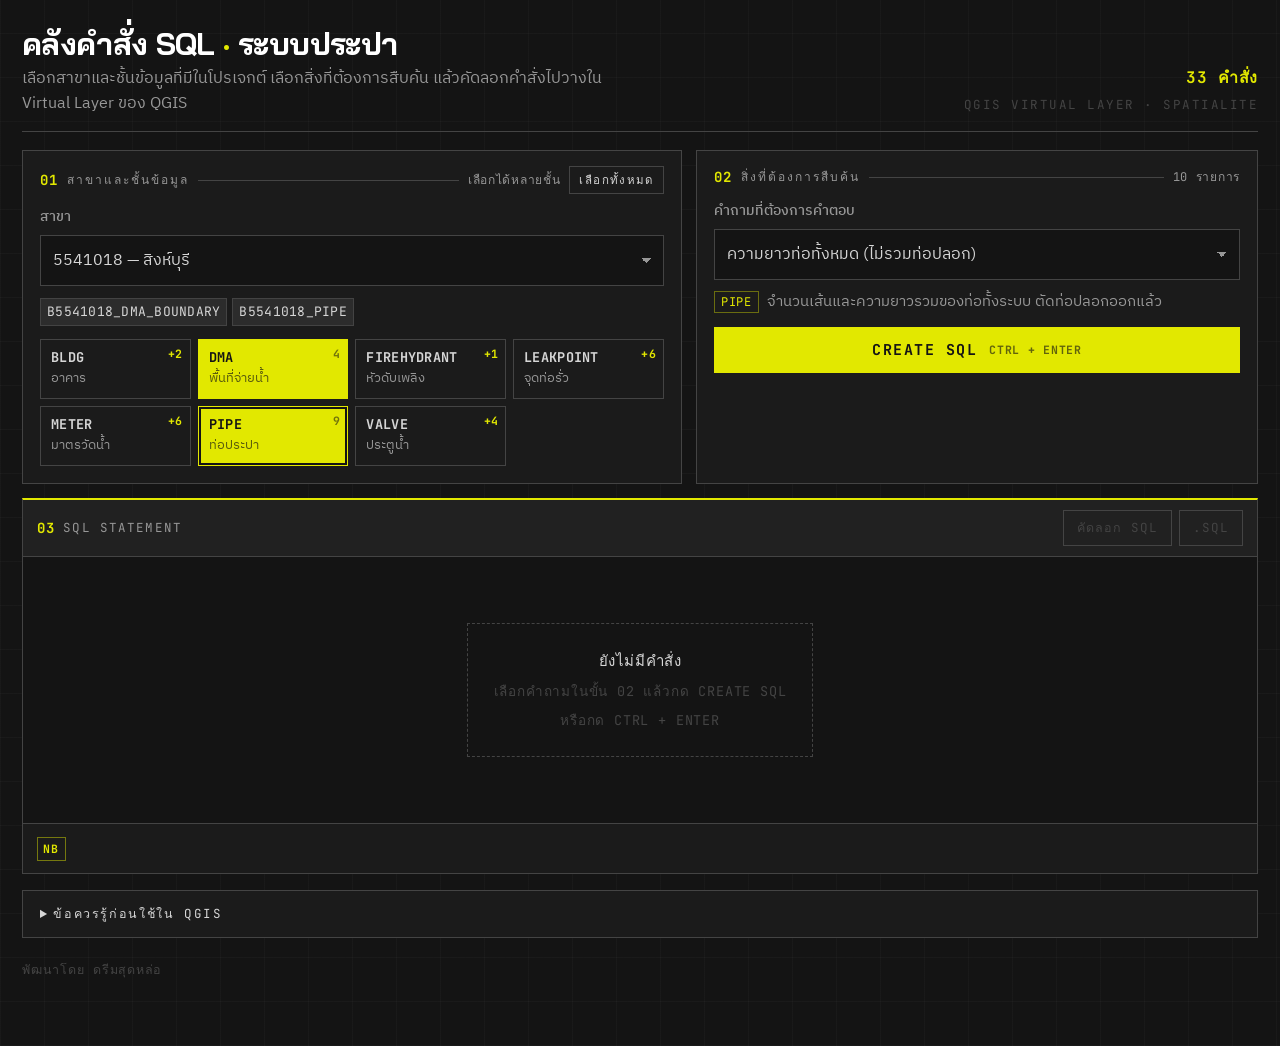
==== index.html @ 8c5c7e8a "Initial commit: SQL Library tool for QGIS Virtual Layer (กปภ.ข.2) Static site that generates SQL que" ====
<!doctype html>
<html lang="th">
<head>
<meta charset="utf-8">
<meta name="viewport" content="width=device-width, initial-scale=1">
<title>คลังคำสั่ง SQL — QGIS Virtual Layer</title>
<link rel="preconnect" href="https://fonts.googleapis.com">
<link rel="preconnect" href="https://fonts.gstatic.com" crossorigin>
<link rel="stylesheet" href="https://fonts.googleapis.com/css2?family=Bai+Jamjuree:wght@500;600;700&family=IBM+Plex+Sans+Thai:wght@300;400;500;600&family=JetBrains+Mono:wght@400;500;700&display=swap">
<style>
:root{
  --ink:#141414;      /* พื้นหลัง */
  --gray:#444444;     /* เส้นขอบ, พื้นยกระดับ */
  --mid:#979797;      /* ตัวอักษรรอง */
  --pale:#D6D6D6;     /* ตัวอักษรหลัก */
  --acid:#E2E800;     /* สีเน้น */
  --surface:#1B1B1B;
  --surface-2:#212121;
  --display:'Bai Jamjuree','Trebuchet MS',system-ui,sans-serif;
  --body:'IBM Plex Sans Thai','Bai Jamjuree',system-ui,sans-serif;
  --mono:'JetBrains Mono',ui-monospace,Consolas,monospace;
}
*{box-sizing:border-box}
html,body{margin:0}
body{
  background:var(--ink);
  background-image:
    repeating-linear-gradient(0deg,rgba(151,151,151,.045) 0 1px,transparent 1px 44px),
    repeating-linear-gradient(90deg,rgba(151,151,151,.045) 0 1px,transparent 1px 44px);
  color:var(--pale);font-family:var(--body);line-height:1.6;-webkit-font-smoothing:antialiased;
}
a{color:var(--acid)}
a:hover{color:var(--pale)}
.wrap{max-width:1280px;margin:0 auto;padding:26px 22px 64px}

/* ---------- หัวเรื่อง ---------- */
.masthead{display:flex;flex-wrap:wrap;gap:16px;align-items:flex-end;justify-content:space-between;
  padding-bottom:14px;margin-bottom:18px;border-bottom:1px solid var(--gray)}
.masthead h1{font-family:var(--display);font-weight:700;font-size:clamp(23px, 2.4vw, 31px);
  letter-spacing:-.02em;line-height:1.15;margin:0;color:#fff}
.masthead h1 i{font-style:normal;color:var(--acid)}
.masthead p{margin:6px 0 0;color:var(--mid);font-size:15.5px;max-width:62ch}
.stamp{font-family:var(--mono);font-size:12.5px;letter-spacing:.12em;text-transform:uppercase;
  color:var(--gray);text-align:right;line-height:1.9;white-space:nowrap}
.stamp b{display:block;color:var(--acid);font-weight:700;font-size:16px;letter-spacing:.04em}

/* ---------- แถบควบคุม 01 + 02 ---------- */
.band{display:grid;grid-template-columns:1.08fr .92fr;gap:14px;margin-bottom:14px;align-items:start}
@media(max-width:1000px){.band{grid-template-columns:1fr}}
.panel{background:var(--surface);border:1px solid var(--gray);padding:15px 17px 17px;height:100%}
.eyebrow{font-family:var(--mono);font-size:12px;letter-spacing:.17em;text-transform:uppercase;
  color:var(--mid);display:flex;align-items:center;gap:9px;margin:0 0 12px}
.eyebrow::after{content:"";flex:1;height:1px;background:var(--gray);order:5}
.eyebrow em{font-style:normal;color:var(--acid);font-weight:700;font-size:14px;letter-spacing:.06em}
.eyebrow .tail{color:var(--mid);letter-spacing:.06em;flex:none;order:6}
.eyebrow button{background:none;border:1px solid var(--gray);padding:4px 9px;cursor:pointer;
  font:inherit;font-size:11.5px;letter-spacing:.12em;color:var(--pale);flex:none;order:7;
  transition:background .12s ease,color .12s ease,border-color .12s ease}
.eyebrow button:hover{background:var(--pale);color:var(--ink);border-color:var(--pale)}

label{display:block;font-size:14px;font-weight:500;color:var(--mid);margin:0 0 6px}
select{width:100%;font-family:var(--body);font-size:16px;color:var(--pale);background:var(--ink);
  border:1px solid var(--gray);border-radius:0;padding:11px 12px;appearance:none;
  background-image:linear-gradient(45deg,transparent 50%,var(--mid) 50%),linear-gradient(135deg,var(--mid) 50%,transparent 50%);
  background-position:calc(100% - 17px) 50%,calc(100% - 12px) 50%;
  background-size:5px 5px,5px 5px;background-repeat:no-repeat}
select:hover{border-color:var(--mid)}
select:disabled{color:var(--gray);background-color:#171717}
select:focus-visible,button:focus-visible{outline:2px solid var(--acid);outline-offset:2px}

/* ชื่อตารางจริง */
.preview{margin:12px 0 13px;display:flex;flex-wrap:wrap;gap:5px;font-family:var(--mono);
  font-size:13px;color:var(--gray);line-height:1.7}
.preview b{color:var(--pale);font-weight:400;background:rgba(151,151,151,.13);
  border:1px solid rgba(151,151,151,.22);padding:2px 6px;letter-spacing:.02em}

/* ---------- ปุ่มชั้นข้อมูล ---------- */
.chips{display:grid;grid-template-columns:repeat(4,1fr);gap:7px}
@media(max-width:620px){.chips{grid-template-columns:repeat(2,1fr)}}
.chip{display:block;text-align:left;padding:8px 10px 9px;cursor:pointer;background:transparent;
  border:1px solid var(--gray);color:var(--pale);font-family:var(--body);position:relative;
  transition:background .12s ease,border-color .12s ease,color .12s ease}
.chip b{display:block;font-family:var(--mono);font-size:13.5px;font-weight:700;letter-spacing:.02em;
  color:var(--pale);white-space:nowrap;overflow:hidden;text-overflow:ellipsis}
.chip span{display:block;font-size:13px;color:var(--mid);margin-top:1px}
.chip:hover{border-color:var(--mid);background:rgba(151,151,151,.08)}
.chip[aria-pressed="true"]{background:var(--acid);border-color:var(--acid)}
.chip[aria-pressed="true"] b{color:var(--ink)}
.chip[aria-pressed="true"] span{color:rgba(20,20,20,.66)}
.chip[aria-pressed="true"]:hover{background:var(--acid);border-color:var(--ink)}
.chip[aria-pressed="true"].inuse{box-shadow:inset 0 0 0 2px var(--ink)}
.chip i.badge{position:absolute;top:6px;right:7px;font-style:normal;font-family:var(--mono);
  font-size:11.5px;font-weight:700;letter-spacing:.02em;color:var(--acid)}
.chip[aria-pressed="true"] i.badge{color:rgba(20,20,20,.55)}

/* ตัวช่วยเมื่อไม่มีคำสั่งตรงกับชุดที่เลือก */
.hint{margin-top:12px;border:1px dashed var(--gray);background:rgba(226,232,0,.05);padding:11px 12px}
.hint p{margin:0 0 9px;font-size:14px;color:var(--mid);line-height:1.55}
.hint p b{color:var(--acid);font-weight:600}
.hint .row{display:flex;flex-wrap:wrap;gap:6px}
.hint button{font-family:var(--mono);font-size:12.5px;letter-spacing:.04em;cursor:pointer;
  background:transparent;border:1px solid var(--acid);color:var(--acid);padding:5px 9px;
  transition:background .12s ease,color .12s ease}
.hint button:hover{background:var(--acid);color:var(--ink)}

/* ---------- ขั้น 02 ---------- */
.about{margin:11px 0 0;font-size:14.5px;color:var(--mid);line-height:1.6}
.uses{font-family:var(--mono);font-size:12px;letter-spacing:.06em;color:var(--acid);
  border:1px solid rgba(226,232,0,.4);padding:2px 6px;margin-right:8px;white-space:nowrap}
.go{margin-top:13px;width:100%;padding:13px 20px;border:0;cursor:pointer;background:var(--acid);
  color:var(--ink);font-family:var(--mono);font-weight:700;font-size:15px;letter-spacing:.1em;
  text-transform:uppercase;display:inline-flex;align-items:center;justify-content:center;gap:12px;
  transition:transform .12s ease,box-shadow .12s ease,background .12s ease,color .12s ease}
.go:hover:not(:disabled){transform:translateY(-1px);box-shadow:0 5px 0 -1px rgba(226,232,0,.28)}
.go:active{transform:translateY(0);box-shadow:none}
.go:disabled{background:transparent;border:1px dashed var(--gray);color:var(--gray);cursor:not-allowed}
.go span{font-size:11.5px;opacity:.62;letter-spacing:.06em}

/* ---------- ขั้น 03 กล่องคำสั่ง ---------- */
.plate{position:relative;background:var(--surface);border:1px solid var(--gray);
  border-top:2px solid var(--acid)}
.plate-head{display:flex;flex-wrap:wrap;gap:10px;align-items:center;justify-content:space-between;
  padding:10px 14px;border-bottom:1px solid var(--gray);background:var(--surface-2)}
.trace{font-family:var(--mono);font-size:12.5px;letter-spacing:.09em;text-transform:uppercase;
  color:var(--mid);display:flex;flex-wrap:wrap;align-items:center;gap:8px;min-width:0}
.trace em{font-style:normal;font-weight:700;color:var(--acid);font-size:14px}
.trace b{color:var(--pale);font-weight:700}
.trace i{font-style:normal;color:var(--gray)}
.trace span{text-transform:none;letter-spacing:.02em;font-family:var(--body);font-size:14px;color:var(--mid)}
.tools{display:flex;gap:7px}
.tool{font-family:var(--mono);font-size:12.5px;letter-spacing:.08em;text-transform:uppercase;
  background:transparent;border:1px solid var(--gray);color:var(--pale);padding:7px 13px;cursor:pointer;
  transition:background .12s ease,border-color .12s ease,color .12s ease}
.tool:hover:not(:disabled){background:var(--pale);color:var(--ink);border-color:var(--pale)}
.tool:disabled{color:var(--gray);cursor:not-allowed}
.tool.primary{border-color:var(--acid);color:var(--acid)}
.tool.primary:hover:not(:disabled){background:var(--acid);color:var(--ink)}
.tool.primary:disabled{border-color:var(--gray);color:var(--gray)}
.tool.done{background:var(--acid);border-color:var(--acid);color:var(--ink)}

.code-area{display:flex;overflow-x:auto;background:var(--ink)}
.gutter{flex:none;white-space:pre;padding:20px 12px 22px 16px;text-align:right;font-family:var(--mono);
  font-size:15.5px;line-height:28px;color:var(--gray);border-right:1px solid var(--gray);
  user-select:none;background:var(--surface)}
.code{flex:1;margin:0;padding:20px 22px 22px;font-family:var(--mono);font-size:15.5px;
  line-height:28px;white-space:pre;tab-size:4;color:var(--pale)}
.code .line{display:block;min-height:28px}
.code .line:hover{background:rgba(226,232,0,.06)}
.reveal .line{animation:draw .2s ease-out both}
@keyframes draw{from{opacity:0;transform:translateX(-4px)}to{opacity:1;transform:none}}
@media(prefers-reduced-motion:reduce){.reveal .line{animation:none}.go:hover{transform:none}}
.k{color:var(--acid);font-weight:700}
.f{color:var(--pale);font-weight:700}
.s{color:var(--mid)}
.n{color:var(--acid);background:rgba(226,232,0,.11);padding:0 3px}

.empty{padding:66px 24px;text-align:center;color:var(--mid);background:var(--ink)}
.empty .box{display:inline-block;border:1px dashed var(--gray);padding:22px 26px;
  font-family:var(--mono);font-size:13.5px;letter-spacing:.06em;line-height:2.1;color:var(--gray)}
.empty .box b{display:block;color:var(--pale);font-size:15px;letter-spacing:.04em;font-weight:500}
.note{padding:12px 14px;font-size:14.5px;color:var(--mid);display:flex;gap:10px;align-items:flex-start;
  border-top:1px solid var(--gray);background:var(--surface)}
.note::before{content:"NB";font-family:var(--mono);font-size:11.5px;font-weight:700;letter-spacing:.12em;
  color:var(--acid);border:1px solid rgba(226,232,0,.45);padding:2px 5px;flex:none;margin-top:1px}

/* ---------- ท้ายหน้า ---------- */
details{margin-top:16px;background:var(--surface);border:1px solid var(--gray);padding:13px 17px}
summary{cursor:pointer;font-family:var(--mono);font-size:12.5px;letter-spacing:.13em;
  text-transform:uppercase;color:var(--pale)}
summary:hover{color:var(--acid)}
details ul{margin:13px 0 3px;padding-left:18px;font-size:15px;color:var(--mid);line-height:1.8}
details code{font-family:var(--mono);font-size:14px;background:rgba(226,232,0,.1);padding:1px 5px;color:var(--acid)}
footer{margin-top:20px;font-family:var(--mono);font-size:12.5px;letter-spacing:.06em;color:var(--gray);line-height:1.9}

</style>
</head>
<body>
<div class="wrap">
  <header class="masthead">
    <div>
      <h1>คลังคำสั่ง SQL <i>·</i> ระบบประปา</h1>
      <p>เลือกสาขาและชั้นข้อมูลที่มีในโปรเจกต์ เลือกสิ่งที่ต้องการสืบค้น แล้วคัดลอกคำสั่งไปวางใน Virtual Layer ของ QGIS</p>
    </div>
    <div class="stamp"><b id="total">— คำสั่ง</b>QGIS Virtual Layer · SpatiaLite</div>
  </header>

  <div class="band">
    <section class="panel">
      <p class="eyebrow"><em>01</em> สาขาและชั้นข้อมูล<span class="tail">เลือกได้หลายชั้น</span><button type="button" id="all">เลือกทั้งหมด</button></p>
      <label for="branch">สาขา</label>
      <select id="branch"></select>
      <p class="preview" id="preview"></p>
      <div class="chips" id="chips"></div>
      <div class="hint" id="hint" hidden></div>
    </section>

    <section class="panel">
      <p class="eyebrow"><em>02</em> สิ่งที่ต้องการสืบค้น<span class="tail" id="qcount"></span></p>
      <label for="q">คำถามที่ต้องการคำตอบ</label>
      <select id="q"></select>
      <p class="about" id="about"></p>
      <button class="go" id="go">Create SQL <span>Ctrl + Enter</span></button>
    </section>
  </div>

  <section class="plate">
    <div class="plate-head">
      <div class="trace" id="trace"><em>03</em> SQL Statement</div>
      <div class="tools">
        <button class="tool primary" id="copy" disabled>คัดลอก SQL</button>
        <button class="tool" id="dl" disabled>.sql</button>
      </div>
    </div>
    <div id="out"></div>
    <div class="note" id="note" hidden></div>
  </section>

  <details>
    <summary>ข้อควรรู้ก่อนใช้ใน QGIS</summary>
    <ul>
      <li>เปิดที่ <code>Layer › Add Layer › Add/Edit Virtual Layer</code> วางคำสั่งในช่อง Query — ชั้นข้อมูลที่อ้างถึงต้องเปิดอยู่ในโปรเจกต์และชื่อเลเยอร์ต้องตรงกับที่ใช้ในคำสั่ง</li>
      <li>ระยะทางและพื้นที่คิดตามหน่วยของระบบพิกัด ค่าที่ระบุเป็นเมตรจะถูกต้องเมื่อข้อมูลอยู่ในระบบพิกัดแบบเมตร เช่น EPSG:32647 หรือ 32648</li>
      <li>ท่อปลอก (<code>functionId = 6</code>) ถูกตัดออกจากคำสั่งที่คิดความยาวท่อทุกคำสั่ง</li>
    </ul>
  </details>

  <footer>พัฒนาโดย ดรีมสุดหล่อ</footer>
</div>
<script src="queries.js?v=2026-08-31"></script>
<script>
/* ตรรกะการทำงาน — ต่อยอดจากไฟล์เดิม เพิ่มเฉพาะตัวช่วยด้านการมองเห็น
   LAYERS, BRANCHES, TABLE_SUFFIX, CATALOG มาจาก queries.js */

window.initApp = function initApp(){

const picked = new Set(['PIPE','DMA']);
let visible = [], idx = 0, sql = '';
const $ = id => document.getElementById(id);

/* ---------- สาขาและชื่อตาราง ---------- */
BRANCHES.forEach(([code, name]) => {
  const o = document.createElement('option');
  o.value = code; o.textContent = code + ' — ' + name;
  $('branch').appendChild(o);
});
$('branch').value = '5541018';

const tableName = k => 'B' + $('branch').value + '_' + (TABLE_SUFFIX[k] || k);
const LAYER_RE = new RegExp('\\b(' + LAYERS.map(L => L.k).join('|') + ')\\b', 'g');
const expand = s => s.replace(LAYER_RE, m => tableName(m));

function drawPreview(){
  const box = $('preview');
  box.innerHTML = '';
  const order = LAYERS.filter(L => picked.has(L.k));
  if(!order.length){ box.textContent = 'เลือกชั้นข้อมูลเพื่อดูชื่อตารางที่จะใช้ในคำสั่ง'; return; }
  order.forEach(L => {
    const b = document.createElement('b');
    b.textContent = tableName(L.k);
    box.appendChild(b);
  });
}

$('branch').addEventListener('change', () => { drawPreview(); regenerate(); });

/* ---------- ปุ่มชั้นข้อมูล ---------- */
const chipOf = {};
LAYERS.forEach(L => {
  const btn = document.createElement('button');
  btn.className = 'chip'; btn.type = 'button'; btn.dataset.layer = L.k;
  btn.setAttribute('aria-pressed', String(picked.has(L.k)));
  const b = document.createElement('b'); b.textContent = L.k;
  const s = document.createElement('span'); s.textContent = L.th;
  const badge = document.createElement('i'); badge.className = 'badge';
  btn.append(b, s, badge);
  btn.addEventListener('click', () => {
    picked.has(L.k) ? picked.delete(L.k) : picked.add(L.k);
    btn.setAttribute('aria-pressed', String(picked.has(L.k)));
    refresh();
  });
  chipOf[L.k] = btn;
  $('chips').appendChild(btn);
});

$('all').addEventListener('click', () => {
  const on = picked.size < LAYERS.length;
  picked.clear();
  if(on) LAYERS.forEach(L => picked.add(L.k));
  document.querySelectorAll('.chip').forEach(c =>
    c.setAttribute('aria-pressed', String(picked.has(c.dataset.layer))));
  $('all').textContent = on ? 'ล้างทั้งหมด' : 'เลือกทั้งหมด';
  refresh();
});

$('total').textContent = CATALOG.length + ' คำสั่ง';

/* ---------- ตัวช่วย: นับคำสั่งที่ปลดล็อกได้ ---------- */
const countFor = set => CATALOG.filter(q => q.req.every(r => set.has(r))).length;

function drawBadges(){
  const base = countFor(picked);
  LAYERS.forEach(L => {
    const badge = chipOf[L.k].querySelector('.badge');
    if(picked.has(L.k)){
      const n = visible.filter(q => q.req.includes(L.k)).length;
      badge.textContent = n ? String(n) : '';
    }else{
      const test = new Set(picked); test.add(L.k);
      const gain = countFor(test) - base;
      badge.textContent = gain > 0 ? '+' + gain : '';
    }
  });
}

/* ตัวช่วยเมื่อไม่มีคำสั่งตรงกับชุดที่เลือก */
function drawHint(){
  const box = $('hint');
  box.innerHTML = '';
  if(visible.length){ box.hidden = true; return; }
  box.hidden = false;
  const base = countFor(picked);
  const gains = LAYERS.filter(L => !picked.has(L.k)).map(L => {
    const test = new Set(picked); test.add(L.k);
    return {k:L.k, th:L.th, gain:countFor(test) - base};
  }).filter(g => g.gain > 0).sort((a, b) => b.gain - a.gain).slice(0, 4);

  const p = document.createElement('p');
  if(!picked.size){
    p.textContent = 'ยังไม่ได้เลือกชั้นข้อมูล — กดปุ่มด้านบนตามชั้นที่เปิดอยู่ในโปรเจกต์ QGIS';
  }else if(gains.length){
    p.innerHTML = 'ชุดชั้นข้อมูลนี้ยังไม่ตรงกับคำสั่งใด <b>เพิ่มอีกหนึ่งชั้น</b> เพื่อปลดล็อก';
  }else{
    p.textContent = 'ไม่มีคำสั่งสำหรับชุดนี้ ลองเอาบางชั้นออกแล้วเลือกใหม่';
  }
  box.appendChild(p);
  if(gains.length){
    const row = document.createElement('div'); row.className = 'row';
    gains.forEach(g => {
      const b = document.createElement('button');
      b.type = 'button';
      b.textContent = '+ ' + g.k + '  (' + g.gain + ' คำสั่ง)';
      b.addEventListener('click', () => {
        picked.add(g.k);
        chipOf[g.k].setAttribute('aria-pressed', 'true');
        refresh();
      });
      row.appendChild(b);
    });
    box.appendChild(row);
  }
}

/* ---------- กรองคำถามตามชั้นข้อมูลที่เลือก ---------- */
function refresh(){
  drawPreview();
  visible = CATALOG.filter(q => q.req.every(r => picked.has(r)));
  idx = 0;
  const sel = $('q');
  sel.innerHTML = '';
  sel.disabled = visible.length === 0;
  $('go').disabled = visible.length === 0;

  if(!visible.length){
    const o = document.createElement('option');
    o.textContent = picked.size ? 'ไม่มีคำสั่งสำหรับชุดชั้นข้อมูลนี้ — เลือกเพิ่มอีกชั้น' : 'ยังไม่ได้เลือกชั้นข้อมูล';
    sel.appendChild(o);
    $('qcount').textContent = '0 รายการ';
    $('about').textContent = 'คำสั่งจะแสดงเมื่อเลือกชั้นข้อมูลที่คำสั่งนั้นต้องใช้ครบทุกชั้น เช่น ความยาวท่อในแต่ละ DMA ต้องเลือกทั้ง PIPE และ DMA';
    markInUse([]);
    drawBadges(); drawHint();
    resetPlate();
    return;
  }

  const groups = {};
  visible.forEach((q, i) => (groups[q.req[0]] = groups[q.req[0]] || []).push(i));
  Object.keys(groups).forEach(g => {
    const th = (LAYERS.find(L => L.k === g) || {}).th || '';
    const og = document.createElement('optgroup');
    og.label = g + ' · ' + th;
    groups[g].forEach(i => {
      const o = document.createElement('option');
      o.value = String(i); o.textContent = visible[i].n;
      og.appendChild(o);
    });
    sel.appendChild(og);
  });
  sel.value = '0';
  $('qcount').textContent = visible.length + ' รายการ';
  drawBadges(); drawHint();
  describe();
}

/* ทำเครื่องหมายว่าคำสั่งที่เลือกใช้ชั้นข้อมูลใดร่วมกัน */
function markInUse(req){
  LAYERS.forEach(L => chipOf[L.k].classList.toggle('inuse', req.indexOf(L.k) > -1));
}

function describe(){
  const q = visible[idx];
  $('about').innerHTML = '';
  const tag = document.createElement('span');
  tag.className = 'uses'; tag.textContent = q.req.join(' + ');
  $('about').append(tag, document.createTextNode(q.a));
  markInUse(q.req);
}

$('q').addEventListener('change', () => { idx = Number($('q').value); describe(); });

function resetPlate(){
  $('out').innerHTML = '<div class="empty"><div class="box"><b>ยังไม่มีคำสั่ง</b>เลือกคำถามในขั้น 02 แล้วกด CREATE SQL<br>หรือกด CTRL + ENTER</div></div>';
  $('note').hidden = true; sql = '';
  $('copy').disabled = true; $('dl').disabled = true;
  const t = $('trace'); t.innerHTML = '';
  const e = document.createElement('em'); e.textContent = '03';
  t.append(e, document.createTextNode('SQL Statement'));
}

/* ---------- ระบายสีไวยากรณ์ ---------- */
const KW = 'SELECT|FROM|WHERE|AND|OR|NOT|NULL|AS|ON|JOIN|LEFT|RIGHT|INNER|OUTER|GROUP|ORDER|BY|HAVING|LIMIT|DISTINCT|EXISTS|UNION|ALL|CASE|WHEN|THEN|ELSE|END|IS|IN|ASC|DESC|CAST|INTEGER';
const FN = 'ST_[A-Za-z0-9_]+|count|sum|min|max|avg|round|abs|coalesce|strftime|group_concat';
const RE = new RegExp("('[^']*')|\\b(" + FN + ")\\b|\\b(" + KW + ")\\b|\\b(\\d+(?:\\.\\d+)?)\\b", 'g');
const esc = s => s.replace(/&/g, '&amp;').replace(/</g, '&lt;').replace(/>/g, '&gt;');
const paint = line => esc(line).replace(RE, (m, s, f, k, n) =>
  s ? '<i class="s">' + s + '</i>' :
  f ? '<i class="f">' + f + '</i>' :
  k ? '<i class="k">' + k + '</i>' :
      '<i class="n">' + n + '</i>');

/* ---------- สร้างคำสั่ง ---------- */
function create(){
  if(!visible.length) return;
  const item = visible[idx];
  sql = expand(item.sql);
  const lines = sql.split('\n');

  $('out').innerHTML = '';
  const area = document.createElement('div'); area.className = 'code-area';
  const gut = document.createElement('div'); gut.className = 'gutter';
  gut.textContent = lines.map((_, i) => i + 1).join('\n');
  const pre = document.createElement('pre'); pre.className = 'code reveal';
  pre.innerHTML = lines.map(l => '<span class="line">' + (paint(l) || '&nbsp;') + '</span>').join('');
  Array.from(pre.children).forEach((el, i) => el.style.animationDelay = Math.min(i * 12, 420) + 'ms');
  area.append(gut, pre); $('out').appendChild(area);

  const t = $('trace'); t.innerHTML = '';
  const e = document.createElement('em'); e.textContent = '03';
  const br = document.createElement('b');
  br.textContent = ($('branch').selectedOptions[0].textContent.split(' — ')[1] || '');
  const sep1 = document.createElement('i'); sep1.textContent = '/';
  const lay = document.createElement('b'); lay.textContent = item.req.join(' + ');
  const sep2 = document.createElement('i'); sep2.textContent = '/';
  const nm = document.createElement('span'); nm.textContent = item.n;
  const cnt = document.createElement('i'); cnt.textContent = lines.length + ' บรรทัด';
  t.append(e, br, sep1, lay, sep2, nm, cnt);

  $('note').hidden = false;
  $('note').textContent = item.note;
  $('copy').disabled = false; $('dl').disabled = false;
}

function regenerate(){ if(sql) create(); }

$('go').addEventListener('click', create);
document.addEventListener('keydown', e => {
  if((e.ctrlKey || e.metaKey) && e.key === 'Enter'){ e.preventDefault(); create(); }
});

/* ---------- คัดลอก / ดาวน์โหลด ---------- */
$('copy').addEventListener('click', async () => {
  const btn = $('copy');
  try{ await navigator.clipboard.writeText(sql); }
  catch(err){
    const ta = document.createElement('textarea');
    ta.value = sql; ta.style.position = 'fixed'; ta.style.opacity = '0';
    document.body.appendChild(ta); ta.select();
    try{ document.execCommand('copy'); }
    catch(e2){ btn.textContent = 'คัดลอกไม่สำเร็จ'; return; }
    finally{ ta.remove(); }
  }
  btn.textContent = 'คัดลอกแล้ว'; btn.classList.add('done');
  setTimeout(() => { btn.textContent = 'คัดลอก SQL'; btn.classList.remove('done'); }, 1600);
});

$('dl').addEventListener('click', () => {
  const blob = new Blob([sql], {type:'text/plain;charset=utf-8'});
  const a = document.createElement('a');
  a.href = URL.createObjectURL(blob);
  a.download = $('branch').value + '_' + visible[idx].req[0].toLowerCase() + '.sql';
  a.click(); URL.revokeObjectURL(a.href);
});

refresh();
resetPlate();
};

initApp();
</script>
</body>
</html>
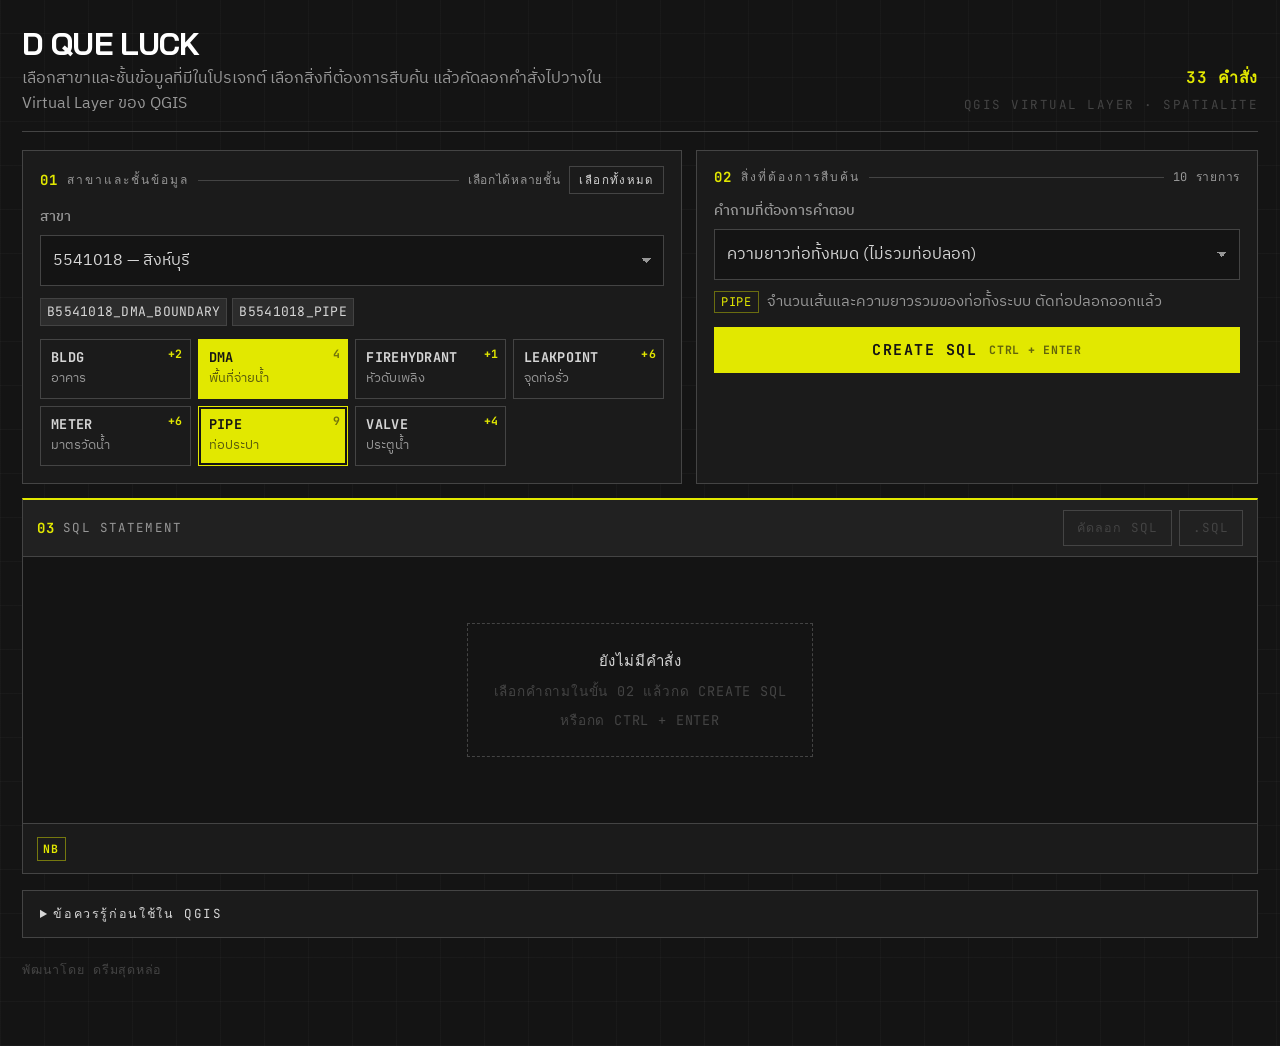
==== commit 210adada: "Change masthead heading to D QUE LUCK" ====
--- a/index.html
+++ b/index.html
@@ -178,7 +178,7 @@
 <div class="wrap">
   <header class="masthead">
     <div>
-      <h1>คลังคำสั่ง SQL <i>·</i> ระบบประปา</h1>
+      <h1>D QUE LUCK</h1>
       <p>เลือกสาขาและชั้นข้อมูลที่มีในโปรเจกต์ เลือกสิ่งที่ต้องการสืบค้น แล้วคัดลอกคำสั่งไปวางใน Virtual Layer ของ QGIS</p>
     </div>
     <div class="stamp"><b id="total">— คำสั่ง</b>QGIS Virtual Layer · SpatiaLite</div>
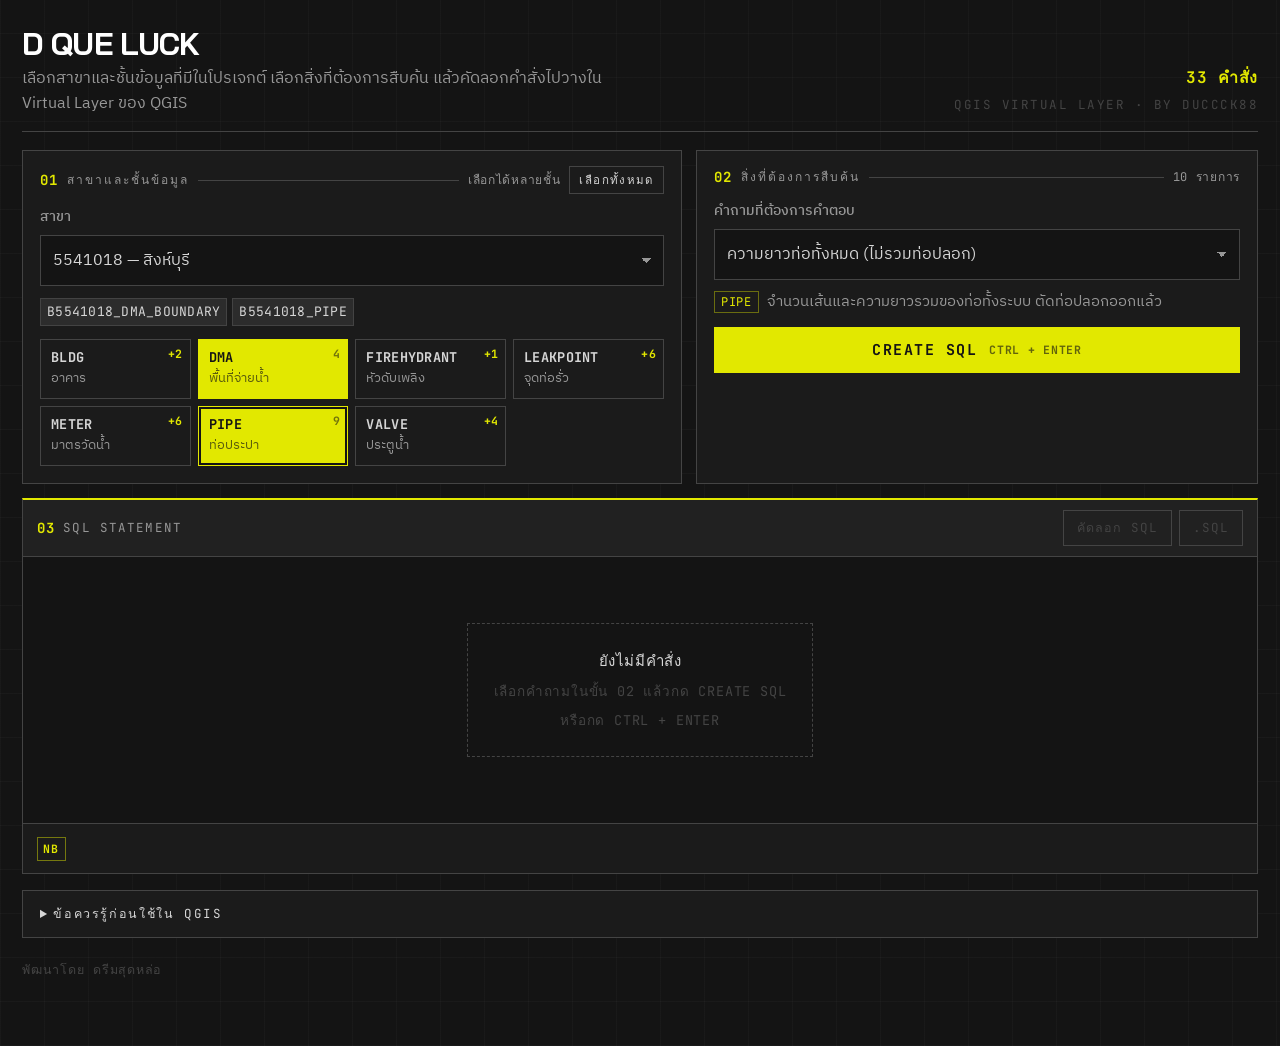
==== commit 27b2e1b0: "Update stamp text to BY DUCCCK88" ====
--- a/index.html
+++ b/index.html
@@ -181,7 +181,7 @@
       <h1>D QUE LUCK</h1>
       <p>เลือกสาขาและชั้นข้อมูลที่มีในโปรเจกต์ เลือกสิ่งที่ต้องการสืบค้น แล้วคัดลอกคำสั่งไปวางใน Virtual Layer ของ QGIS</p>
     </div>
-    <div class="stamp"><b id="total">— คำสั่ง</b>QGIS Virtual Layer · SpatiaLite</div>
+    <div class="stamp"><b id="total">— คำสั่ง</b>QGIS Virtual Layer · BY DUCCCK88</div>
   </header>
 
   <div class="band">
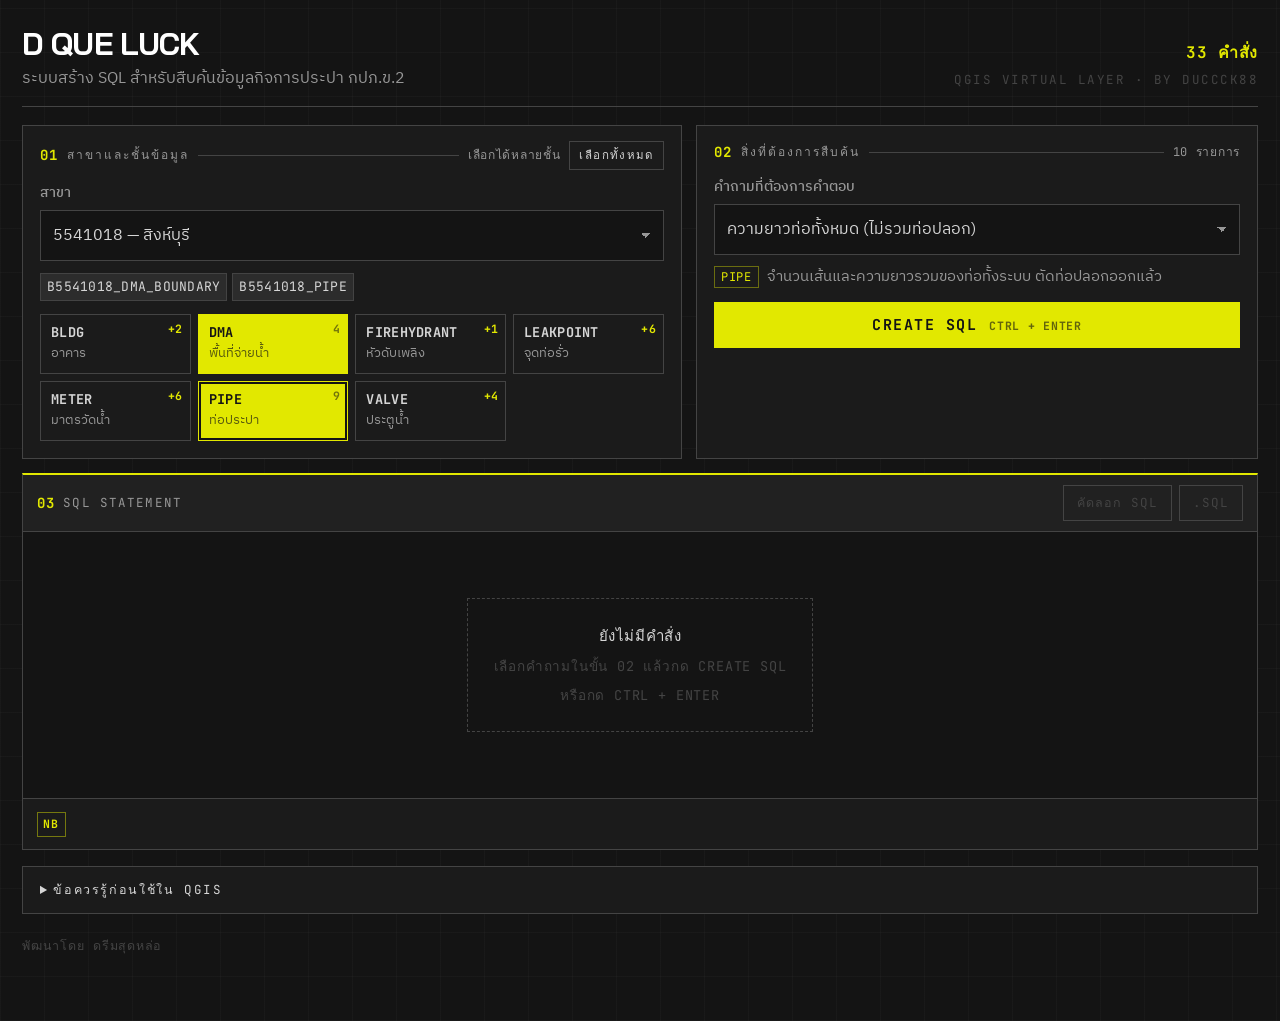
==== commit 1237a1e3: "Update masthead description text" ====
--- a/index.html
+++ b/index.html
@@ -179,7 +179,7 @@
   <header class="masthead">
     <div>
       <h1>D QUE LUCK</h1>
-      <p>เลือกสาขาและชั้นข้อมูลที่มีในโปรเจกต์ เลือกสิ่งที่ต้องการสืบค้น แล้วคัดลอกคำสั่งไปวางใน Virtual Layer ของ QGIS</p>
+      <p>ระบบสร้าง SQL สำหรับสืบค้นข้อมูลกิจการประปา กปภ.ข.2</p>
     </div>
     <div class="stamp"><b id="total">— คำสั่ง</b>QGIS Virtual Layer · BY DUCCCK88</div>
   </header>
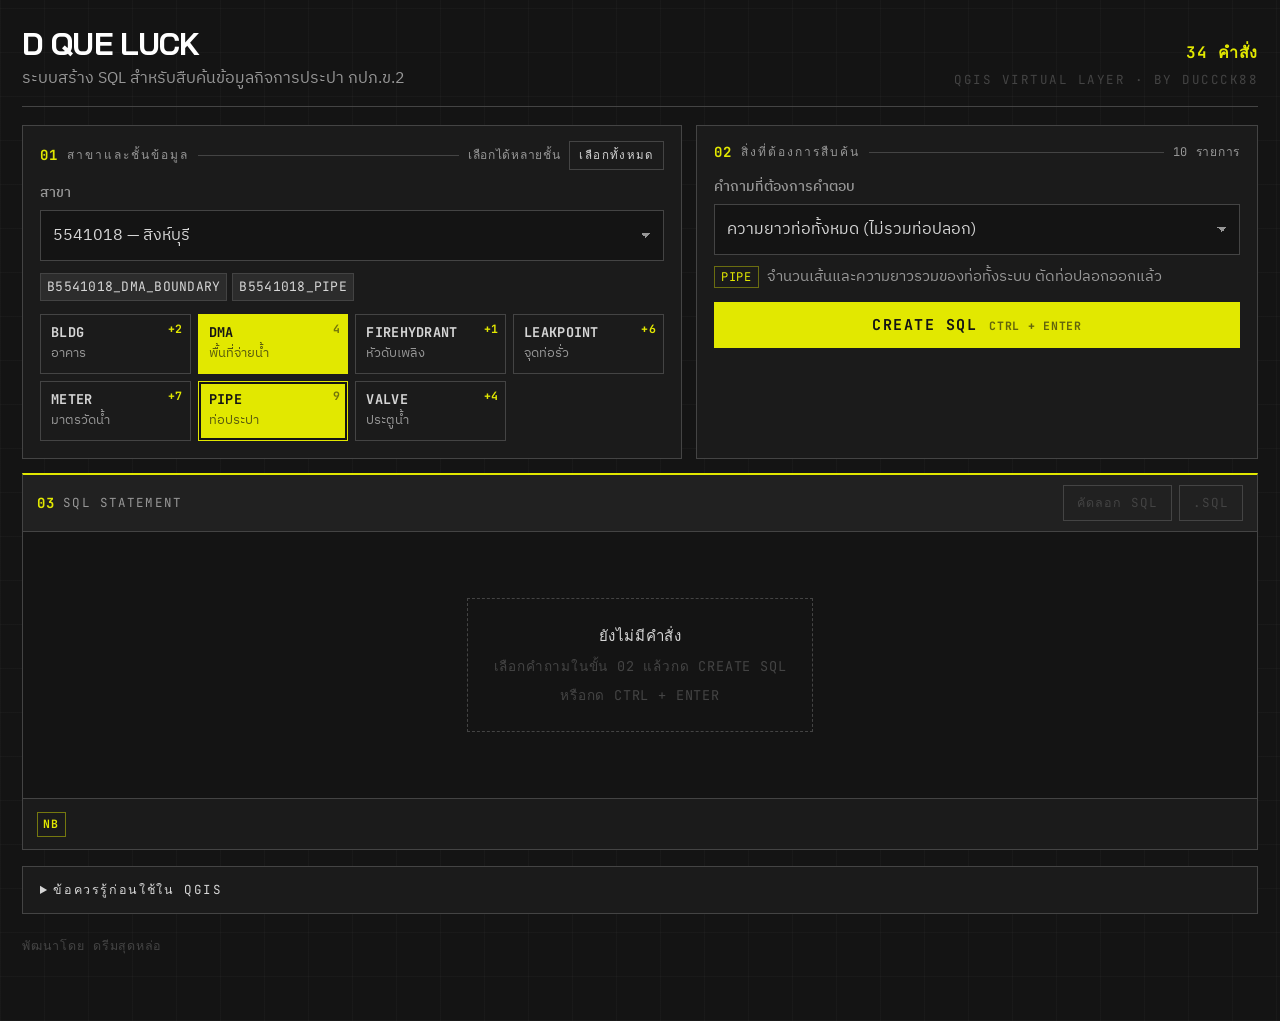
==== commit 34a7af32: "Add query: meter age 10+ years (METER layer) Uses bgnMTRDT install-date column instead of a yearInst" ====
--- a/index.html
+++ b/index.html
@@ -3,7 +3,7 @@
 <head>
 <meta charset="utf-8">
 <meta name="viewport" content="width=device-width, initial-scale=1">
-<title>คลังคำสั่ง SQL — QGIS Virtual Layer</title>
+<title>D QUE LUCK</title>
 <link rel="preconnect" href="https://fonts.googleapis.com">
 <link rel="preconnect" href="https://fonts.gstatic.com" crossorigin>
 <link rel="stylesheet" href="https://fonts.googleapis.com/css2?family=Bai+Jamjuree:wght@500;600;700&family=IBM+Plex+Sans+Thai:wght@300;400;500;600&family=JetBrains+Mono:wght@400;500;700&display=swap">
@@ -226,7 +226,7 @@
 
   <footer>พัฒนาโดย ดรีมสุดหล่อ</footer>
 </div>
-<script src="queries.js?v=2026-08-31"></script>
+<script src="queries.js?v=2026-09-10"></script>
 <script>
 /* ตรรกะการทำงาน — ต่อยอดจากไฟล์เดิม เพิ่มเฉพาะตัวช่วยด้านการมองเห็น
    LAYERS, BRANCHES, TABLE_SUFFIX, CATALOG มาจาก queries.js */
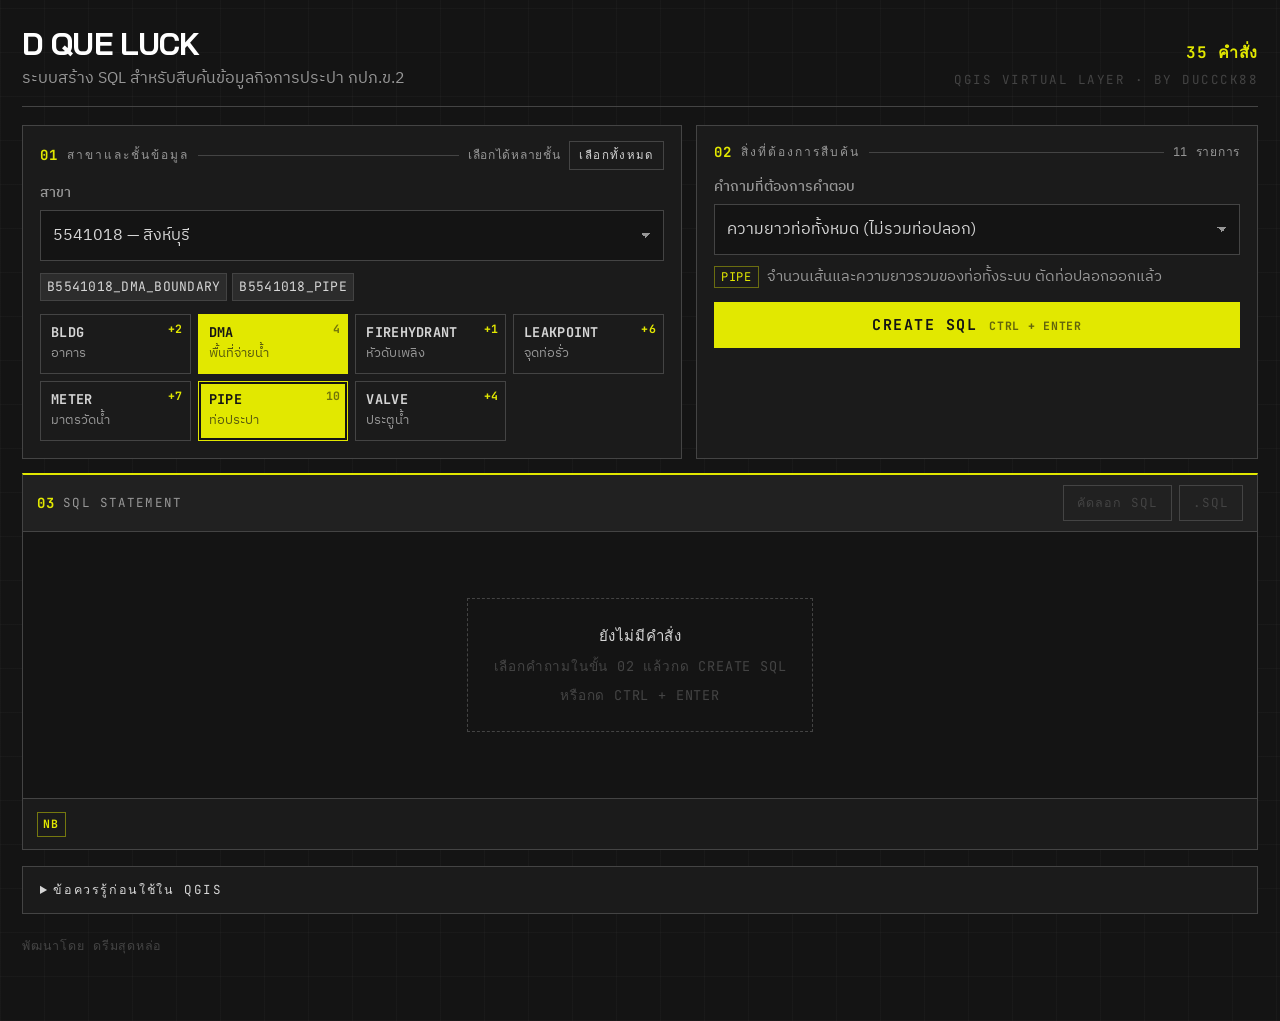
==== commit 40e42a20: "Add query: service area from 100 m pipe buffer (PIPE layer) Co-Authored-By: Claude Sonnet 5.5 <norep" ====
--- a/index.html
+++ b/index.html
@@ -226,7 +226,7 @@
 
   <footer>พัฒนาโดย ดรีมสุดหล่อ</footer>
 </div>
-<script src="queries.js?v=2026-09-10"></script>
+<script src="queries.js?v=2026-10-20"></script>
 <script>
 /* ตรรกะการทำงาน — ต่อยอดจากไฟล์เดิม เพิ่มเฉพาะตัวช่วยด้านการมองเห็น
    LAYERS, BRANCHES, TABLE_SUFFIX, CATALOG มาจาก queries.js */
